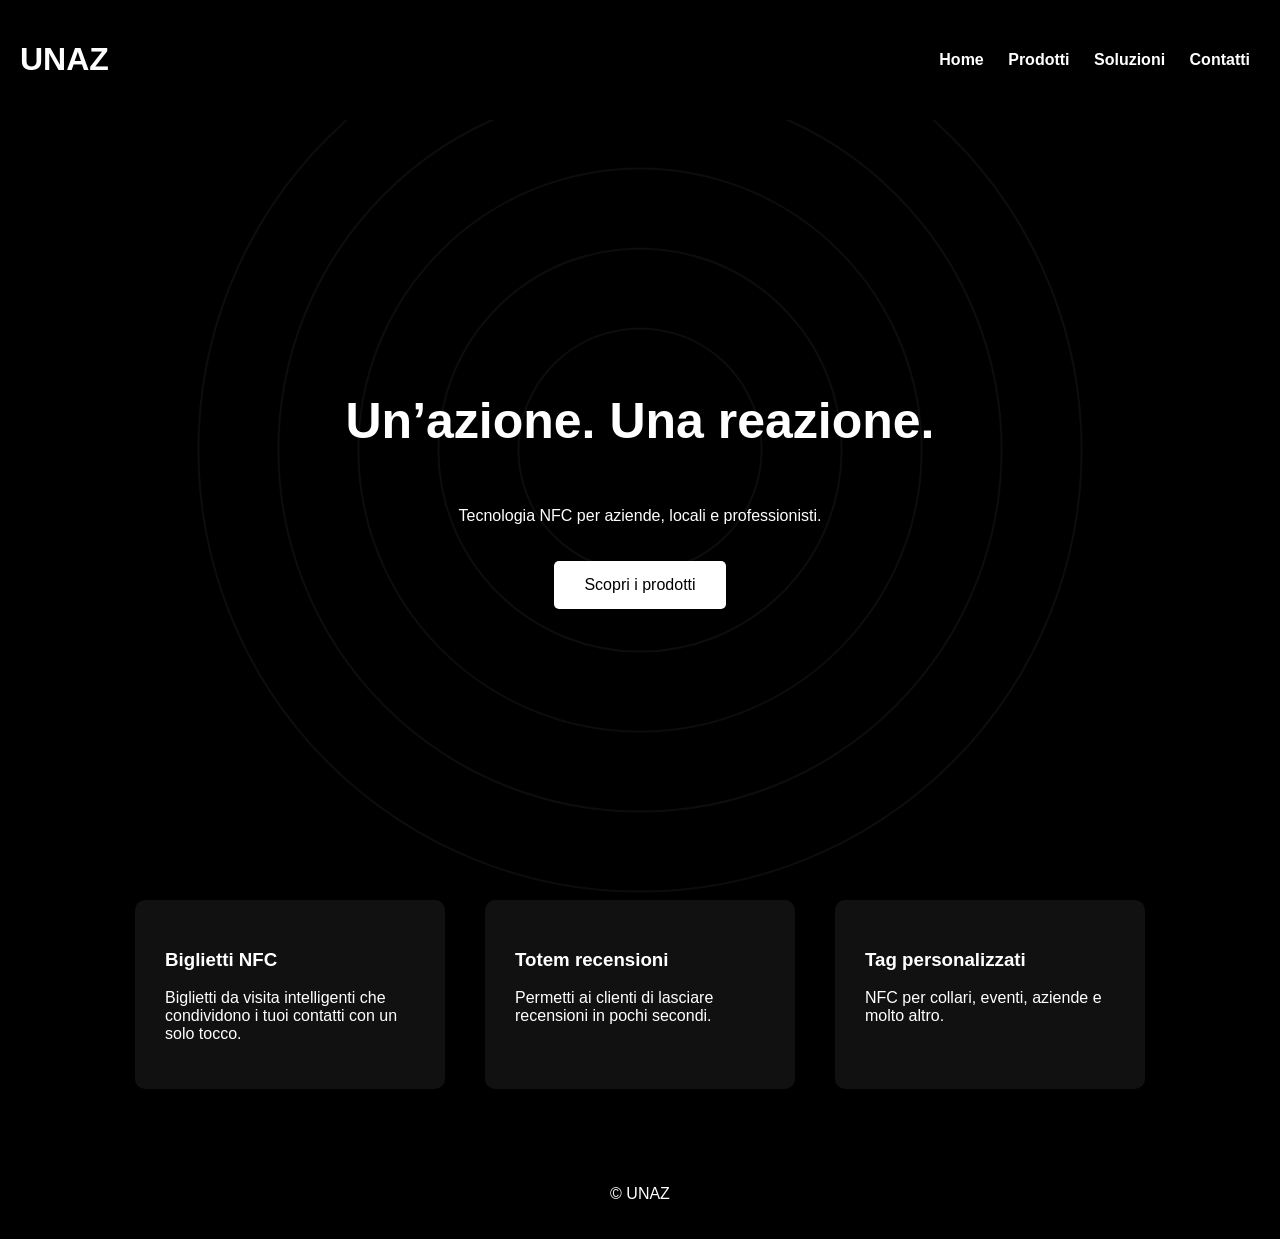
==== index.html @ 245e94bc "Add files via upload" ====
<!DOCTYPE html>
<html lang="it">
<head>
<meta charset="UTF-8">
<meta name="viewport" content="width=device-width, initial-scale=1.0">

<title>UNAZ</title>

<link rel="stylesheet" href="style.css">

</head>

<body>

<header>

<div class="logo">
<h1>UNAZ</h1>
</div>

<nav>

<a href="index.html">Home</a>
<a href="pages/prodotti.html">Prodotti</a>
<a href="pages/soluzioni.html">Soluzioni</a>
<a href="pages/contatti.html">Contatti</a>

</nav>

</header>


<section class="hero">

<h2>Un’azione. Una reazione.</h2>

<p>Tecnologia NFC per aziende, locali e professionisti.</p>

<a class="btn" href="pages/prodotti.html">Scopri i prodotti</a>

</section>


<section class="features">

<div class="card">

<h3>Biglietti NFC</h3>
<p>Biglietti da visita intelligenti che condividono i tuoi contatti con un solo tocco.</p>

</div>

<div class="card">

<h3>Totem recensioni</h3>
<p>Permetti ai clienti di lasciare recensioni in pochi secondi.</p>

</div>

<div class="card">

<h3>Tag personalizzati</h3>
<p>NFC per collari, eventi, aziende e molto altro.</p>

</div>

</section>


<footer>

<p>© UNAZ</p>

</footer>

<script src="script.js"></script>

</body>
</html>
---- style.css ----
body{

margin:0;
font-family:Arial;
background:black;
color:white;

}

header{

display:flex;
justify-content:space-between;
align-items:center;
padding:20px;

background:#000;

}

nav a{

color:white;
text-decoration:none;
margin:10px;
font-weight:bold;

}

.hero{

height:80vh;
display:flex;
flex-direction:column;
justify-content:center;
align-items:center;
text-align:center;

}

.hero h2{

font-size:50px;

}

.btn{

padding:15px 30px;
background:white;
color:black;
text-decoration:none;
margin-top:20px;
border-radius:5px;

}

.features{

display:flex;
justify-content:center;
gap:40px;
padding:60px;
flex-wrap:wrap;

}

.card{

background:#111;
padding:30px;
width:250px;
border-radius:10px;

}

footer{

text-align:center;
padding:20px;
background:#000;

}
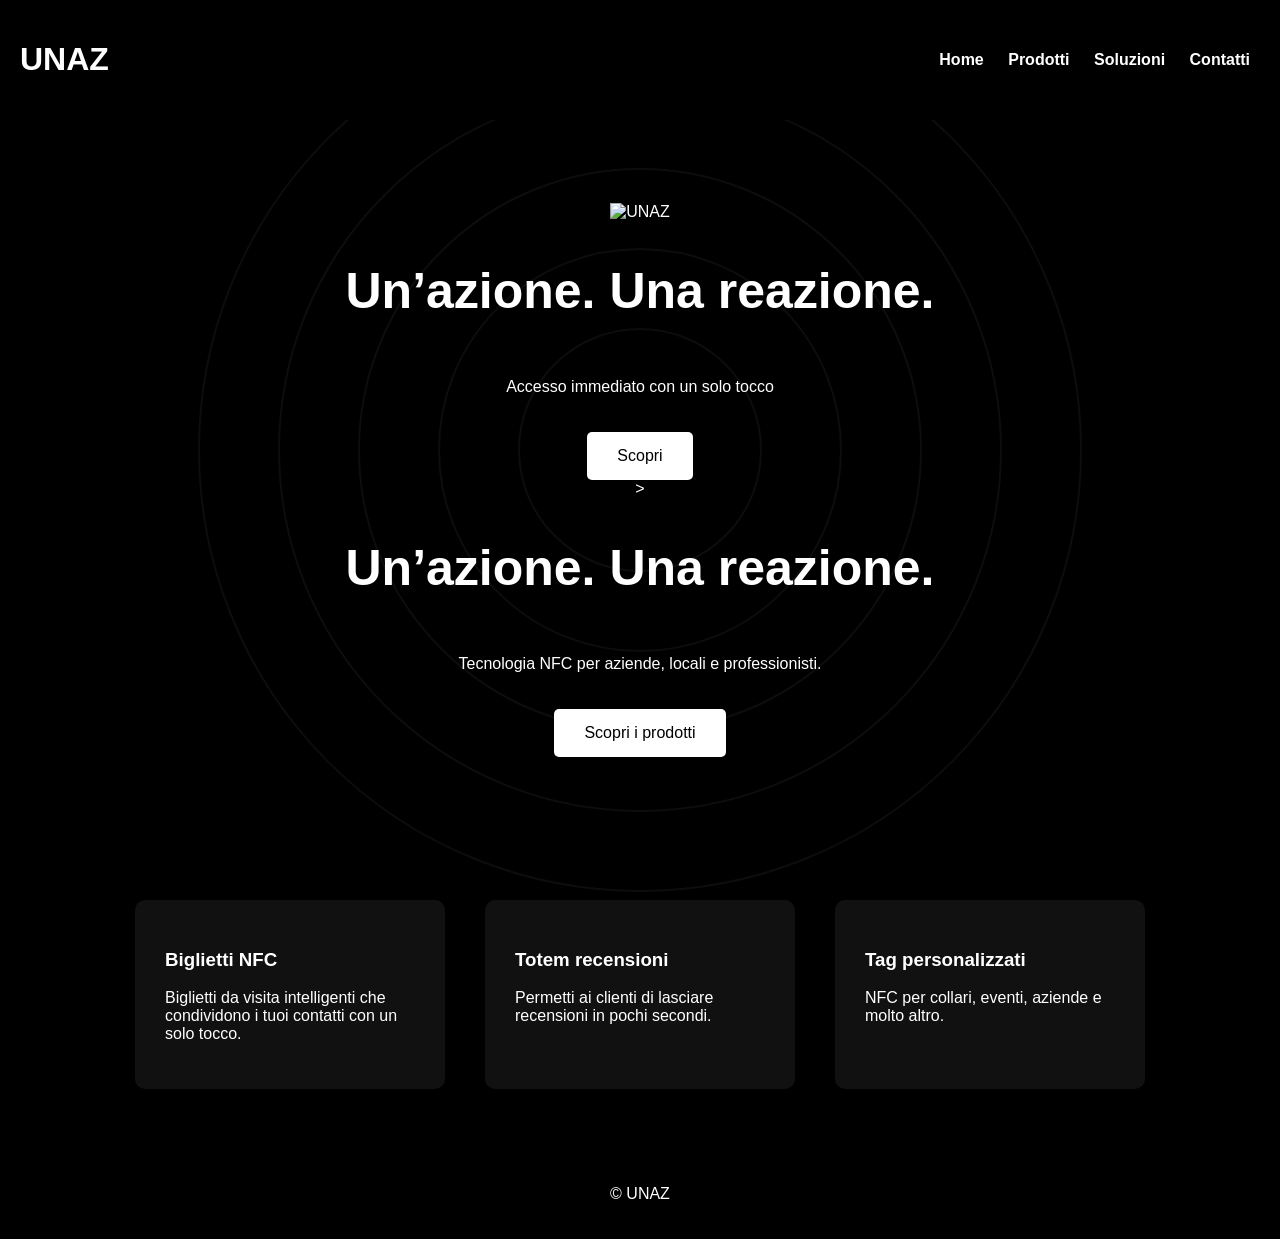
==== commit 66b4f077: "Update index.html" ====
--- a/index.html
+++ b/index.html
@@ -21,7 +21,7 @@
 <nav>
 
 <a href="index.html">Home</a>
-<a href="pages/prodotti.html">Prodotti</a>
+<a href="prodotti.html">Prodotti</a>
 <a href="pages/soluzioni.html">Soluzioni</a>
 <a href="pages/contatti.html">Contatti</a>
 
@@ -30,7 +30,19 @@
 </header>
 
 
-<section class="hero">
+<section class="hero"<div class="hero">
+
+<div class="logo-center">
+    <img src="images/logo.png" alt="UNAZ">
+</div>
+
+<h2>Un’azione. Una reazione.</h2>
+
+<p>Accesso immediato con un solo tocco</p>
+
+<a class="btn" href="prodotti.html">Scopri</a>
+
+</div>>
 
 <h2>Un’azione. Una reazione.</h2>
 
@@ -76,4 +88,4 @@
 <script src="script.js"></script>
 
 </body>
-</html>+</html>
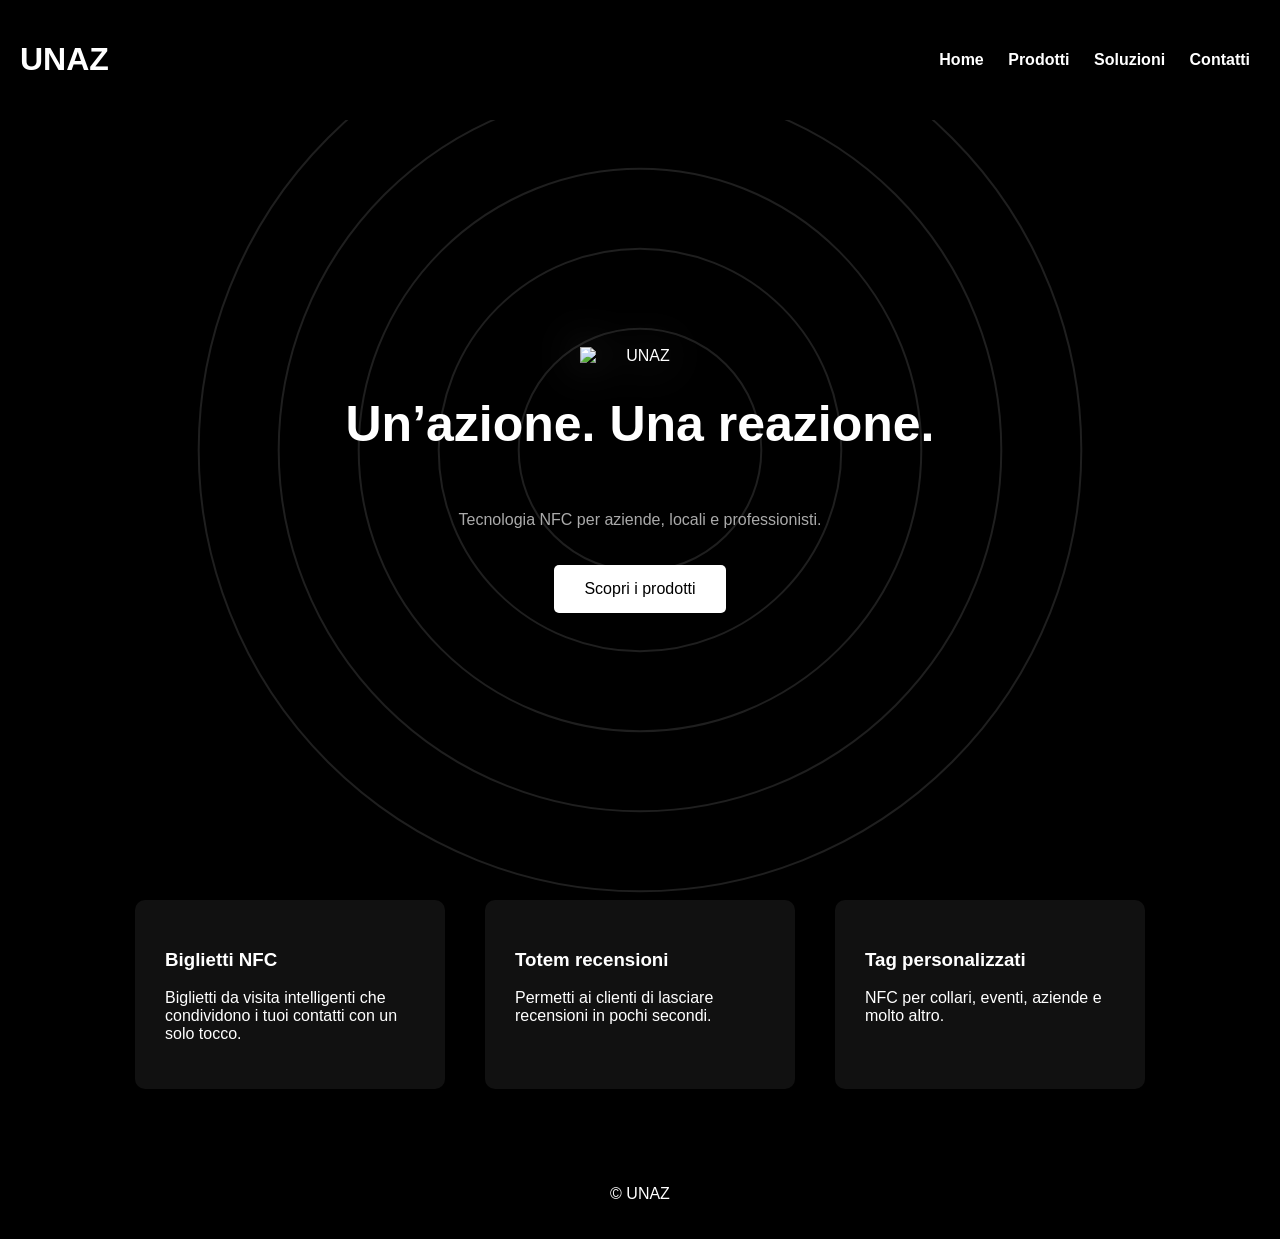
==== commit a47d6907: "Update index.html" ====
--- a/index.html
+++ b/index.html
@@ -35,14 +35,6 @@
 <div class="logo-center">
     <img src="images/logo.png" alt="UNAZ">
 </div>
-
-<h2>Un’azione. Una reazione.</h2>
-
-<p>Accesso immediato con un solo tocco</p>
-
-<a class="btn" href="prodotti.html">Scopri</a>
-
-</div>>
 
 <h2>Un’azione. Una reazione.</h2>
 
--- a/style.css
+++ b/style.css
@@ -1,5 +1,19 @@
 body{
+.logo-center{
 
+display:flex;
+justify-content:center;
+align-items:center;
+margin-bottom:20px;
+
+}
+
+.logo-center img{
+
+width:120px;
+filter: drop-shadow(0 0 20px rgba(255,255,255,0.3));
+
+}
 margin:0;
 font-family:Arial;
 background:black;
@@ -80,4 +94,16 @@
 padding:20px;
 background:#000;
 
-}+}
+.hero h2{
+
+font-size:50px;
+margin-top:10px;
+
+}
+
+.hero p{
+
+color:#aaa;
+
+}
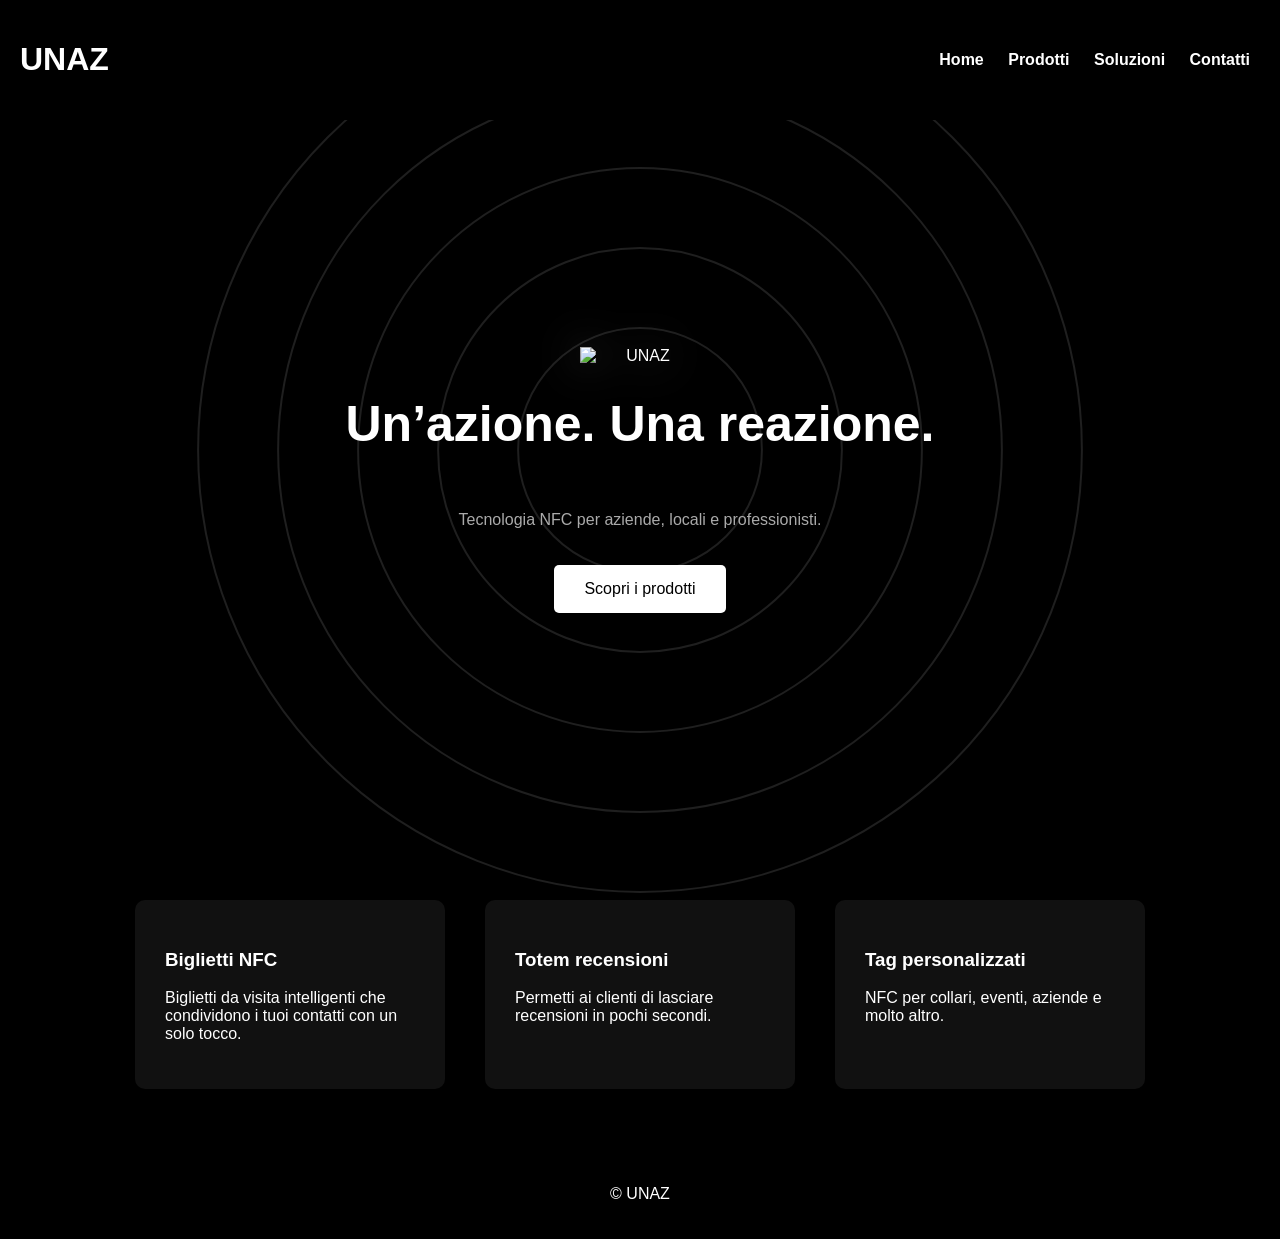
==== commit 63e68dfb: "Update index.html" ====
--- a/index.html
+++ b/index.html
@@ -35,7 +35,6 @@
 <div class="logo-center">
     <img src="images/logo.png" alt="UNAZ">
 </div>
-
 <h2>Un’azione. Una reazione.</h2>
 
 <p>Tecnologia NFC per aziende, locali e professionisti.</p>
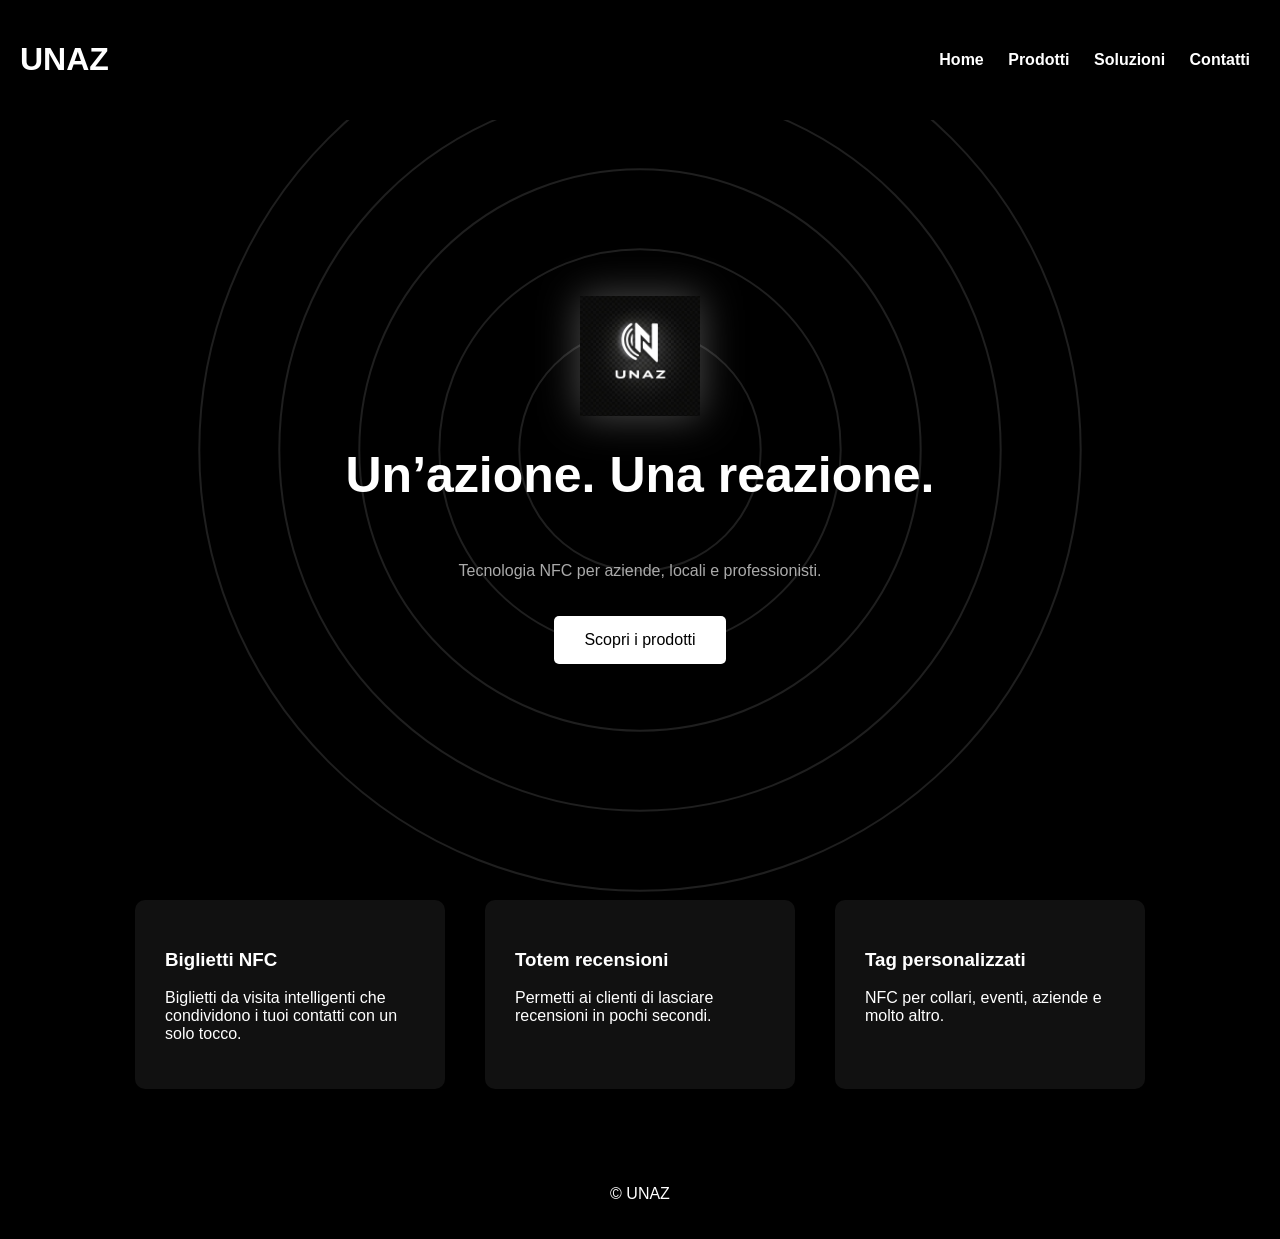
==== commit 4788d08a: "Update index.html" ====
--- a/index.html
+++ b/index.html
@@ -33,7 +33,7 @@
 <section class="hero"<div class="hero">
 
 <div class="logo-center">
-    <img src="images/logo.png" alt="UNAZ">
+    <img src="logo.png.jpeg" alt="UNAZ">
 </div>
 <h2>Un’azione. Una reazione.</h2>
 
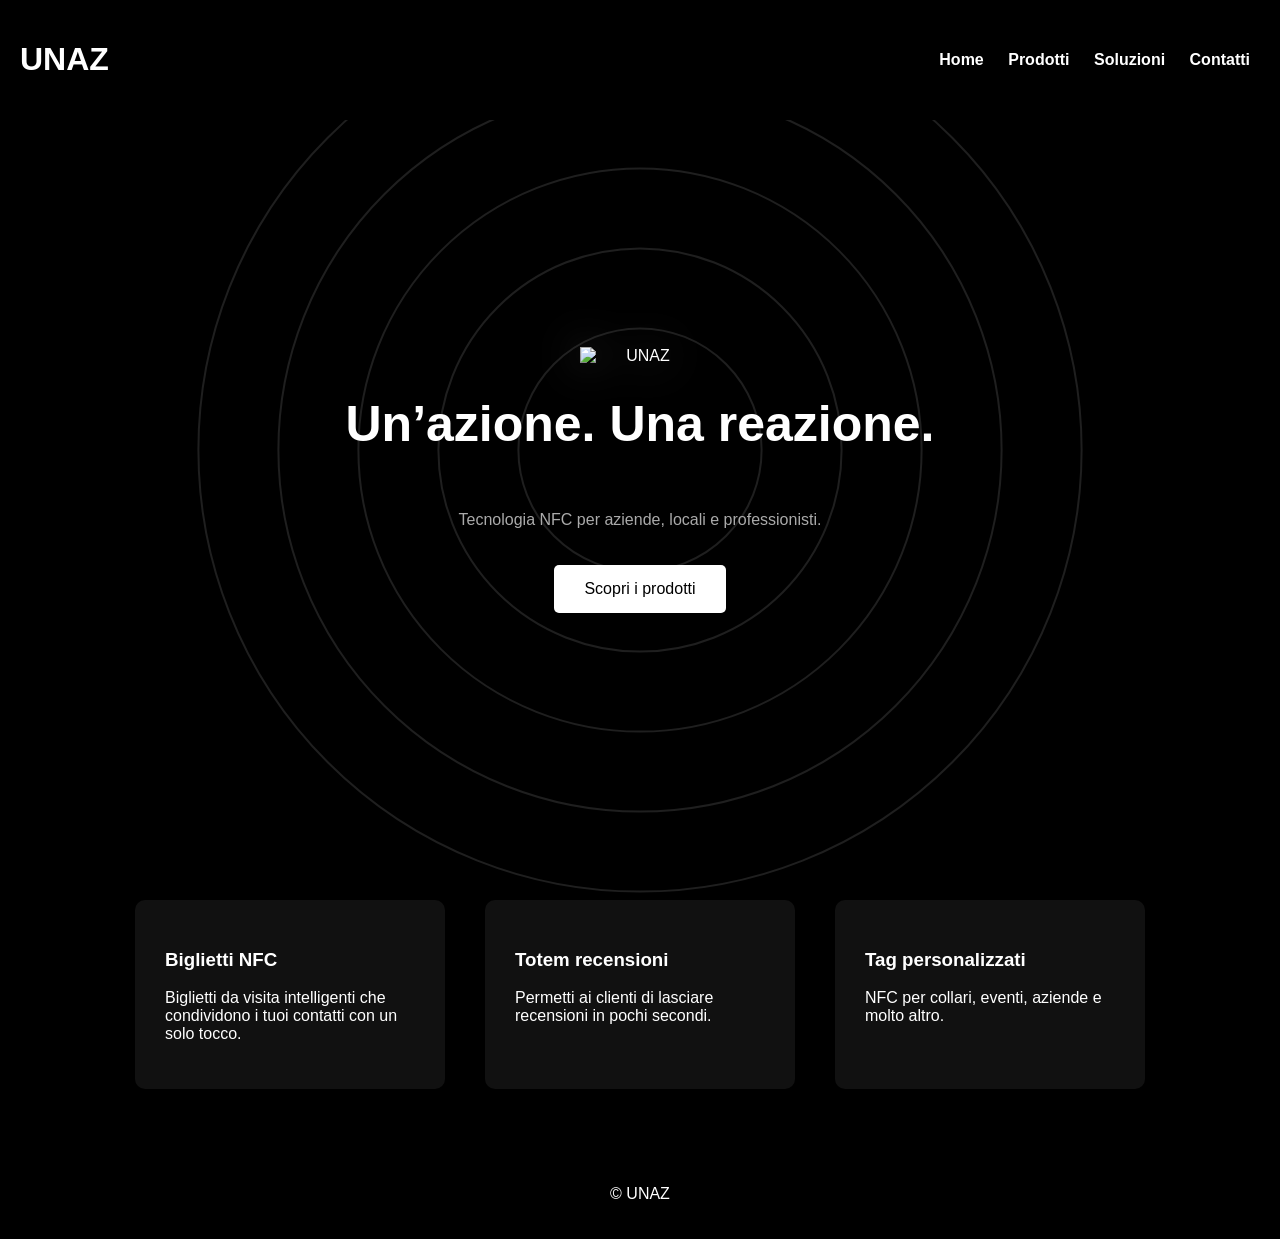
==== commit d5e87b98: "Update index.html" ====
--- a/index.html
+++ b/index.html
@@ -33,7 +33,7 @@
 <section class="hero"<div class="hero">
 
 <div class="logo-center">
-    <img src="logo.png.jpeg" alt="UNAZ">
+    <img src="images/logo.png." alt="UNAZ">
 </div>
 <h2>Un’azione. Una reazione.</h2>
 
